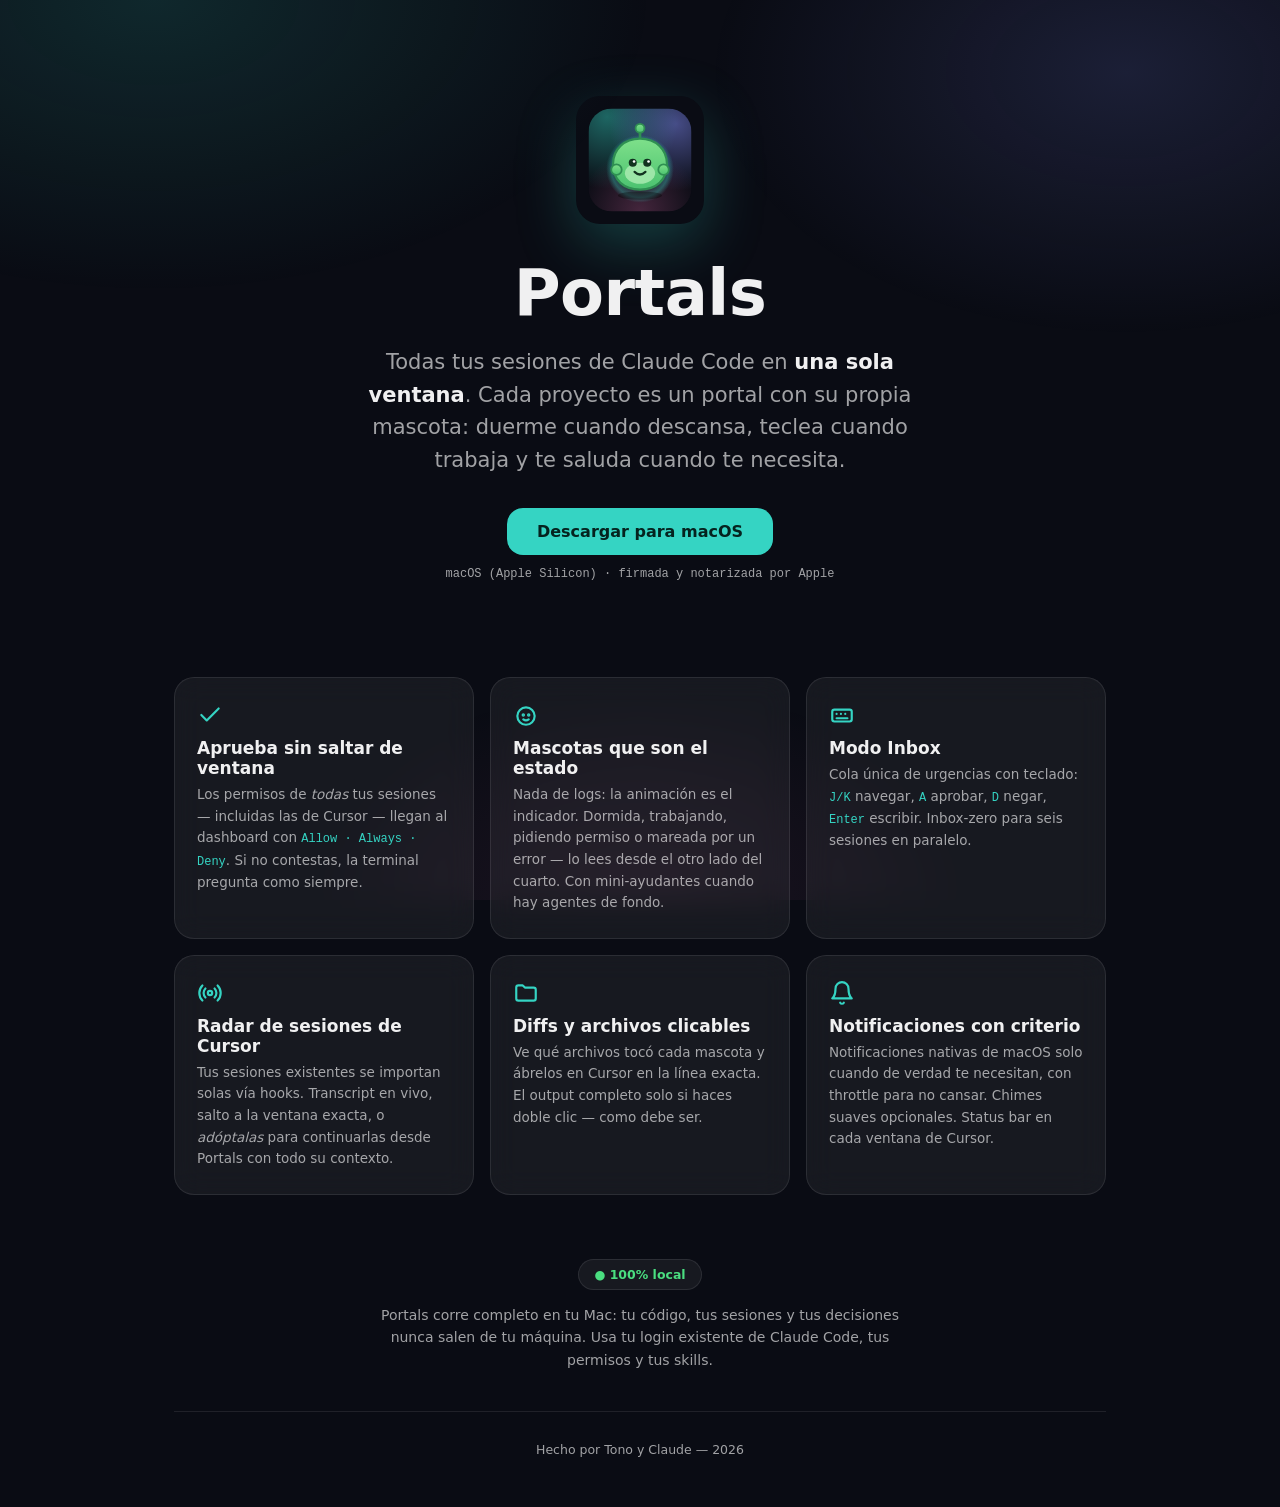
==== portals/index.html @ cc4d05b0 "feat: publish Portals landing at /portals — signed DMG download from GitHub Releases Co-Authored-By:" ====
<!doctype html>
<html lang="es">
<head>
<meta charset="utf-8">
<meta name="viewport" content="width=device-width, initial-scale=1">
<title>Portals — todas tus sesiones de Claude en una ventana</title>
<link rel="icon" href="icon.svg">
<style>
  :root {
    --bg: #0a0c14; --text: rgba(255,255,255,.94); --text2: rgba(255,255,255,.62);
    --teal: #35d4c3; --amber: #fbbf24; --green: #4ade80;
    --card: rgba(255,255,255,.055); --border: rgba(255,255,255,.09);
    --display: ui-rounded, 'SF Pro Rounded', -apple-system, system-ui, sans-serif;
    --body: -apple-system, system-ui, sans-serif;
    --mono: ui-monospace, 'SF Mono', Menlo, monospace;
  }
  * { margin:0; padding:0; box-sizing:border-box; }
  body { background:var(--bg); color:var(--text); font-family:var(--body); -webkit-font-smoothing:antialiased; overflow-x:hidden; }
  body::before { content:''; position:fixed; inset:0; z-index:-1;
    background: radial-gradient(60% 50% at 12% 0%, rgba(53,212,195,.14), transparent 65%),
                radial-gradient(50% 45% at 88% 8%, rgba(129,140,248,.15), transparent 65%),
                radial-gradient(45% 40% at 50% 100%, rgba(244,114,182,.08), transparent 60%);
    animation: aurora 22s ease-in-out infinite alternate; }
  @keyframes aurora { to { transform: translateX(2%) scale(1.05); } }

  .wrap { max-width: 980px; margin: 0 auto; padding: 0 24px; }
  header { padding: 96px 0 40px; text-align: center; }
  .icon { width: 128px; height: 128px; border-radius: 29px; box-shadow: 0 20px 60px rgba(53,212,195,.25); animation: float 5s ease-in-out infinite; }
  @keyframes float { 50% { transform: translateY(-10px); } }
  h1 { font-family: var(--display); font-size: clamp(40px, 7vw, 64px); font-weight: 800; margin-top: 28px; letter-spacing: -.5px; }
  h1 .spin { display:inline-block; animation: spin 14s linear infinite; }
  @keyframes spin { to { transform: rotate(360deg); } }
  .tagline { font-size: clamp(17px, 2.5vw, 21px); color: var(--text2); max-width: 560px; margin: 16px auto 0; line-height: 1.55; }
  .tagline b { color: var(--text); }

  .cta { display:inline-block; margin-top: 32px; font-family: var(--display); font-weight: 800; font-size: 16px;
    background: var(--teal); color:#05231f; padding: 14px 30px; border-radius: 16px; text-decoration:none;
    transition: transform .15s, filter .15s; }
  .cta:hover { transform: translateY(-2px); filter: brightness(1.1); }
  .cta-note { display:block; margin-top: 12px; font-family: var(--mono); font-size: 12px; color: var(--text2); }

  .pets { display:flex; justify-content:center; gap: 10px; margin-top: 48px; }
  .pet { font-size: 34px; animation: bob 1.4s ease-in-out infinite; }
  .pet:nth-child(2) { animation-delay: .2s } .pet:nth-child(3) { animation-delay: .4s }
  .pet:nth-child(4) { animation-delay: .6s } .pet:nth-child(5) { animation-delay: .8s }
  @keyframes bob { 50% { transform: translateY(-6px); } }

  .grid { display:grid; grid-template-columns: repeat(auto-fit, minmax(260px, 1fr)); gap: 16px; padding: 56px 0 40px; }
  .feature { background: var(--card); border: 1px solid var(--border); border-radius: 20px; padding: 24px 22px;
    backdrop-filter: blur(14px); }
  .feature .ficon svg { display:block; } .icon { border-radius: 24px; }
  .feature h3 { font-family: var(--display); font-size: 17px; font-weight: 800; margin: 10px 0 6px; }
  .feature p { font-size: 13.5px; color: var(--text2); line-height: 1.6; }
  .feature p code { font-family: var(--mono); font-size: 12px; color: var(--teal); }

  .privacy { text-align:center; padding: 24px 0 40px; }
  .privacy p { font-size: 14px; color: var(--text2); max-width: 520px; margin: 0 auto; line-height: 1.6; }
  .badge { display:inline-flex; align-items:center; gap:7px; font-family: var(--display); font-size: 12.5px; font-weight:700;
    border:1px solid var(--border); background: var(--card); border-radius: 999px; padding: 7px 15px; margin-bottom: 14px; color: var(--green); }

  footer { text-align:center; padding: 30px 0 50px; font-size: 12.5px; color: var(--text2); border-top: 1px solid var(--border); }
</style>
</head>
<body>
  <div class="wrap">
    <header>
      <img class="icon" src="icon.svg" alt="Portals">
      <h1>Portals</h1>
      <p class="tagline">Todas tus sesiones de Claude Code en <b>una sola ventana</b>. Cada proyecto es un portal
      con su propia mascota: duerme cuando descansa, teclea cuando trabaja y te saluda cuando te necesita.</p>
      <a class="cta" href="https://github.com/Antonio-MS-Coder/portals/releases/latest/download/Portals.dmg">Descargar para macOS</a>
      <span class="cta-note">macOS (Apple Silicon) · firmada y notarizada por Apple</span>
    </header>

    <section class="grid">
      <div class="feature"><span class="ficon"><svg viewBox="0 0 24 24" width="26" height="26" fill="none" stroke="var(--teal)" stroke-width="2" stroke-linecap="round" stroke-linejoin="round"><path d="M20 6L9 17l-5-5"/></svg></span><h3>Aprueba sin saltar de ventana</h3>
        <p>Los permisos de <em>todas</em> tus sesiones — incluidas las de Cursor — llegan al dashboard con
        <code>Allow · Always · Deny</code>. Si no contestas, la terminal pregunta como siempre.</p></div>
      <div class="feature"><span class="ficon"><svg viewBox="0 0 24 24" width="26" height="26" fill="none" stroke="var(--teal)" stroke-width="2" stroke-linecap="round"><circle cx="12" cy="13" r="8"/><circle cx="9.5" cy="12" r="0.6" fill="var(--teal)"/><circle cx="14.5" cy="12" r="0.6" fill="var(--teal)"/><path d="M9.5 16q2.5 2 5 0"/></svg></span><h3>Mascotas que son el estado</h3>
        <p>Nada de logs: la animación es el indicador. Dormida, trabajando, pidiendo permiso o mareada por un error —
        lo lees desde el otro lado del cuarto. Con mini-ayudantes cuando hay agentes de fondo.</p></div>
      <div class="feature"><span class="ficon"><svg viewBox="0 0 24 24" width="26" height="26" fill="none" stroke="var(--teal)" stroke-width="2" stroke-linecap="round"><rect x="3" y="7" width="18" height="11" rx="2"/><path d="M7 15h10M7 11h.01M11 11h.01M15 11h.01"/></svg></span><h3>Modo Inbox</h3>
        <p>Cola única de urgencias con teclado: <code>J/K</code> navegar, <code>A</code> aprobar, <code>D</code> negar,
        <code>Enter</code> escribir. Inbox-zero para seis sesiones en paralelo.</p></div>
      <div class="feature"><span class="ficon"><svg viewBox="0 0 24 24" width="26" height="26" fill="none" stroke="var(--teal)" stroke-width="2" stroke-linecap="round"><circle cx="12" cy="12" r="2"/><path d="M16.2 7.8a6 6 0 0 1 0 8.4M7.8 16.2a6 6 0 0 1 0-8.4M19 5a10 10 0 0 1 0 14M5 19A10 10 0 0 1 5 5"/></svg></span><h3>Radar de sesiones de Cursor</h3>
        <p>Tus sesiones existentes se importan solas vía hooks. Transcript en vivo, salto a la ventana exacta,
        o <em>adóptalas</em> para continuarlas desde Portals con todo su contexto.</p></div>
      <div class="feature"><span class="ficon"><svg viewBox="0 0 24 24" width="26" height="26" fill="none" stroke="var(--teal)" stroke-width="2" stroke-linecap="round" stroke-linejoin="round"><path d="M3 7a2 2 0 0 1 2-2h4l2 2h8a2 2 0 0 1 2 2v8a2 2 0 0 1-2 2H5a2 2 0 0 1-2-2z"/></svg></span><h3>Diffs y archivos clicables</h3>
        <p>Ve qué archivos tocó cada mascota y ábrelos en Cursor en la línea exacta. El output completo
        solo si haces doble clic — como debe ser.</p></div>
      <div class="feature"><span class="ficon"><svg viewBox="0 0 24 24" width="26" height="26" fill="none" stroke="var(--teal)" stroke-width="2" stroke-linecap="round" stroke-linejoin="round"><path d="M18 8a6 6 0 1 0-12 0c0 7-3 9-3 9h18s-3-2-3-9M10.3 21a2 2 0 0 0 3.4 0"/></svg></span><h3>Notificaciones con criterio</h3>
        <p>Notificaciones nativas de macOS solo cuando de verdad te necesitan, con throttle para no cansar.
        Chimes suaves opcionales. Status bar en cada ventana de Cursor.</p></div>
    </section>

    <section class="privacy">
      <span class="badge">● 100% local</span>
      <p>Portals corre completo en tu Mac: tu código, tus sesiones y tus decisiones nunca salen de tu máquina.
      Usa tu login existente de Claude Code, tus permisos y tus skills.</p>
    </section>

    <footer>Hecho por Tono y Claude — 2026</footer>
  </div>
</body>
</html>
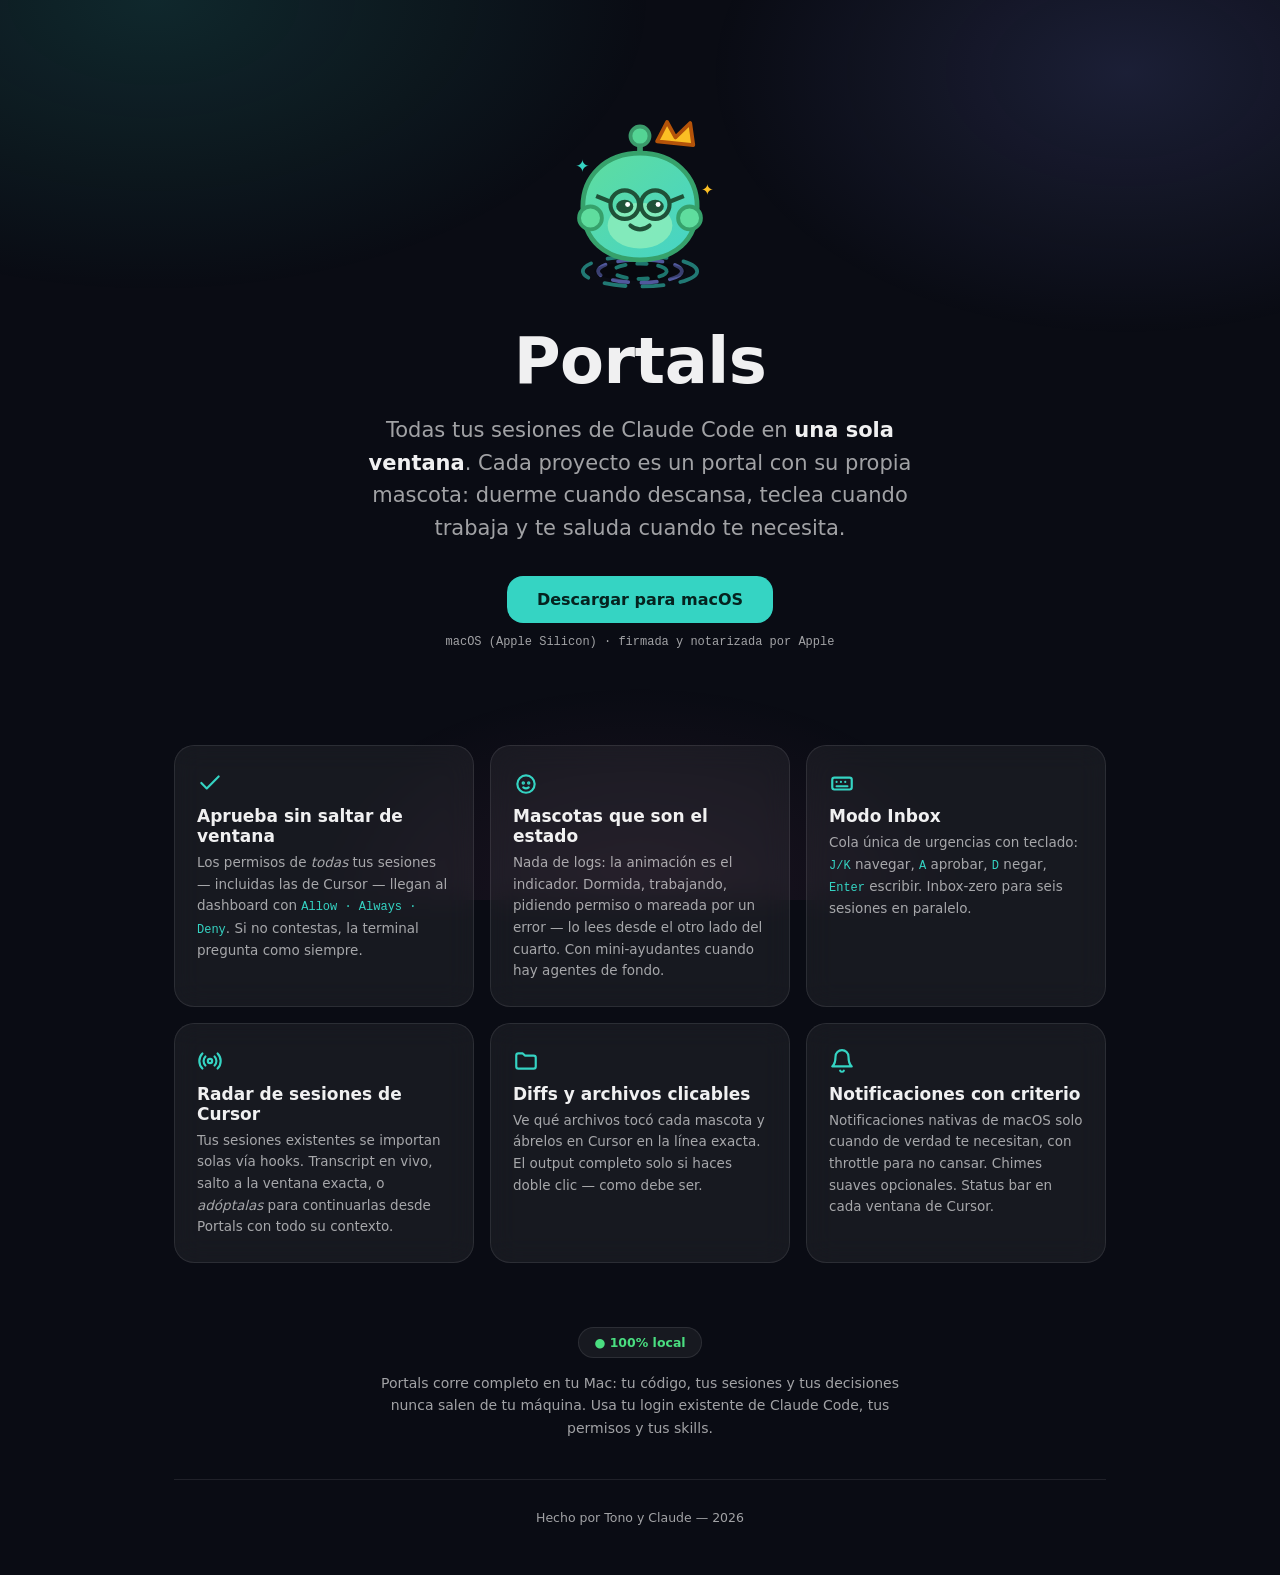
==== commit 74910fdb: "feat(portals landing): living guardian mascot rising from its portal + OG/Twitter meta tags Co-Autho" ====
--- a/portals/index.html
+++ b/portals/index.html
@@ -4,7 +4,17 @@
 <meta charset="utf-8">
 <meta name="viewport" content="width=device-width, initial-scale=1">
 <title>Portals — todas tus sesiones de Claude en una ventana</title>
+<meta name="description" content="Mission control para Claude Code: todas tus sesiones en paralelo en una sola ventana. Cada proyecto es un portal con su mascota guardiana — aprueba permisos, prompteá y observa desde un solo lugar.">
 <link rel="icon" href="icon.svg">
+<meta property="og:type" content="website">
+<meta property="og:title" content="Portals — mission control para Claude Code">
+<meta property="og:description" content="Todas tus sesiones de Claude Code en una sola ventana. Cada proyecto es un portal con su mascota guardiana.">
+<meta property="og:image" content="https://antoniomurrieta.com/portals/logo.png">
+<meta property="og:url" content="https://antoniomurrieta.com/portals/">
+<meta name="twitter:card" content="summary_large_image">
+<meta name="twitter:title" content="Portals — mission control para Claude Code">
+<meta name="twitter:description" content="Todas tus sesiones de Claude Code en una sola ventana. Cada proyecto es un portal con su mascota guardiana.">
+<meta name="twitter:image" content="https://antoniomurrieta.com/portals/logo.png">
 <style>
   :root {
     --bg: #0a0c14; --text: rgba(255,255,255,.94); --text2: rgba(255,255,255,.62);
@@ -27,6 +37,18 @@
   header { padding: 96px 0 40px; text-align: center; }
   .icon { width: 128px; height: 128px; border-radius: 29px; box-shadow: 0 20px 60px rgba(53,212,195,.25); animation: float 5s ease-in-out infinite; }
   @keyframes float { 50% { transform: translateY(-10px); } }
+
+  /* Living hero mascot — a guardian rising from its portal */
+  .hero-pet { width: 200px; height: 200px; display:block; margin: 0 auto; overflow: visible; }
+  .hero-pet .body-group { transform-box: fill-box; transform-origin: center; animation: pet-bob 3.4s ease-in-out infinite; }
+  @keyframes pet-bob { 50% { transform: translateY(-6px); } }
+  .hero-pet .hv { fill:none; stroke-linecap:round; transform-box: fill-box; transform-origin: center; }
+  .hero-pet .hv1 { stroke: rgba(53,212,195,.55); stroke-width:2; stroke-dasharray: 11 9; animation: spin 7s linear infinite; }
+  .hero-pet .hv2 { stroke: rgba(129,140,248,.6); stroke-width:2; stroke-dasharray: 8 7; animation: spin 5s linear infinite reverse; }
+  .hero-pet .hv3 { stroke: rgba(53,212,195,.75); stroke-width:2; stroke-dasharray: 5 6; animation: spin 3.2s linear infinite; }
+  .hero-pet .spark { animation: twinkle 2.4s ease-in-out infinite; transform-box: fill-box; transform-origin: center; }
+  .hero-pet .spark.s2 { animation-delay: 1.2s; }
+  @keyframes twinkle { 0%,100% { opacity:.3; transform: scale(.7); } 50% { opacity:1; transform: scale(1.1); } }
   h1 { font-family: var(--display); font-size: clamp(40px, 7vw, 64px); font-weight: 800; margin-top: 28px; letter-spacing: -.5px; }
   h1 .spin { display:inline-block; animation: spin 14s linear infinite; }
   @keyframes spin { to { transform: rotate(360deg); } }
@@ -64,7 +86,48 @@
 <body>
   <div class="wrap">
     <header>
-      <img class="icon" src="icon.svg" alt="Portals">
+      <svg class="hero-pet" viewBox="0 0 100 105" role="img" aria-label="La mascota guardiana de Portals saliendo de su portal">
+        <!-- portal vortex -->
+        <g>
+          <ellipse class="hv hv1" cx="50" cy="92" rx="30" ry="8"/>
+          <ellipse class="hv hv2" cx="50" cy="92" rx="22" ry="6"/>
+          <ellipse class="hv hv3" cx="50" cy="92" rx="14" ry="4"/>
+        </g>
+        <ellipse cx="50" cy="92" rx="24" ry="5" fill="rgba(0,0,0,0.28)"/>
+        <g class="body-group">
+          <!-- crown (fable flagship) -->
+          <path d="M60 26 L63 15 L69 22 L75 13 L79 24 Z" fill="#fbbf24" stroke="#b45309" stroke-width="2" stroke-linejoin="round" transform="rotate(12 70 20)"/>
+          <line x1="50" y1="38" x2="50" y2="24" stroke="hsl(150 45% 42%)" stroke-width="3" stroke-linecap="round"/>
+          <circle cx="50" cy="21" r="5" fill="hsl(150 60% 58%)" stroke="hsl(150 45% 42%)" stroke-width="2"/>
+          <defs>
+            <linearGradient id="heroBody" x1="0" y1="0" x2="1" y2="1">
+              <stop offset="0%" stop-color="hsl(150 65% 62%)"/>
+              <stop offset="100%" stop-color="hsl(175 62% 55%)"/>
+            </linearGradient>
+          </defs>
+          <path d="M50 30 C68 30 80 42 80 58 C80 76 68 86 50 86 C32 86 20 76 20 58 C20 42 32 30 50 30 Z" fill="url(#heroBody)" stroke="hsl(150 50% 42%)" stroke-width="2.5"/>
+          <ellipse cx="50" cy="68" rx="17" ry="12" fill="hsl(150 75% 74%)" opacity="0.85"/>
+          <circle cx="24" cy="64" r="6" fill="hsl(150 65% 62%)" stroke="hsl(150 50% 42%)" stroke-width="2"/>
+          <circle cx="76" cy="64" r="6" fill="hsl(150 65% 62%)" stroke="hsl(150 50% 42%)" stroke-width="2"/>
+          <!-- happy working face + glasses -->
+          <g>
+            <ellipse cx="42" cy="58" rx="4.5" ry="3.5" fill="hsl(150 45% 22%)"/>
+            <ellipse cx="58" cy="58" rx="4.5" ry="3.5" fill="hsl(150 45% 22%)"/>
+            <circle cx="43.5" cy="57" r="1.3" fill="#fff"/>
+            <circle cx="59.5" cy="57" r="1.3" fill="#fff"/>
+            <path d="M45 68 Q50 72 55 68" stroke="hsl(150 45% 22%)" stroke-width="2.2" fill="none" stroke-linecap="round"/>
+          </g>
+          <g stroke="hsl(150 45% 22%)" stroke-width="2.2" fill="none">
+            <circle cx="42" cy="57" r="7.5"/>
+            <circle cx="58" cy="57" r="7.5"/>
+            <path d="M49.5 55.5 Q50 54.5 50.5 55.5"/>
+            <line x1="34.5" y1="55.5" x2="27" y2="52.5"/>
+            <line x1="65.5" y1="55.5" x2="73" y2="52.5"/>
+          </g>
+        </g>
+        <text class="spark s1" x="16" y="40" fill="var(--teal)" font-size="9">✦</text>
+        <text class="spark s2" x="82" y="52" fill="var(--amber)" font-size="8">✦</text>
+      </svg>
       <h1>Portals</h1>
       <p class="tagline">Todas tus sesiones de Claude Code en <b>una sola ventana</b>. Cada proyecto es un portal
       con su propia mascota: duerme cuando descansa, teclea cuando trabaja y te saluda cuando te necesita.</p>
